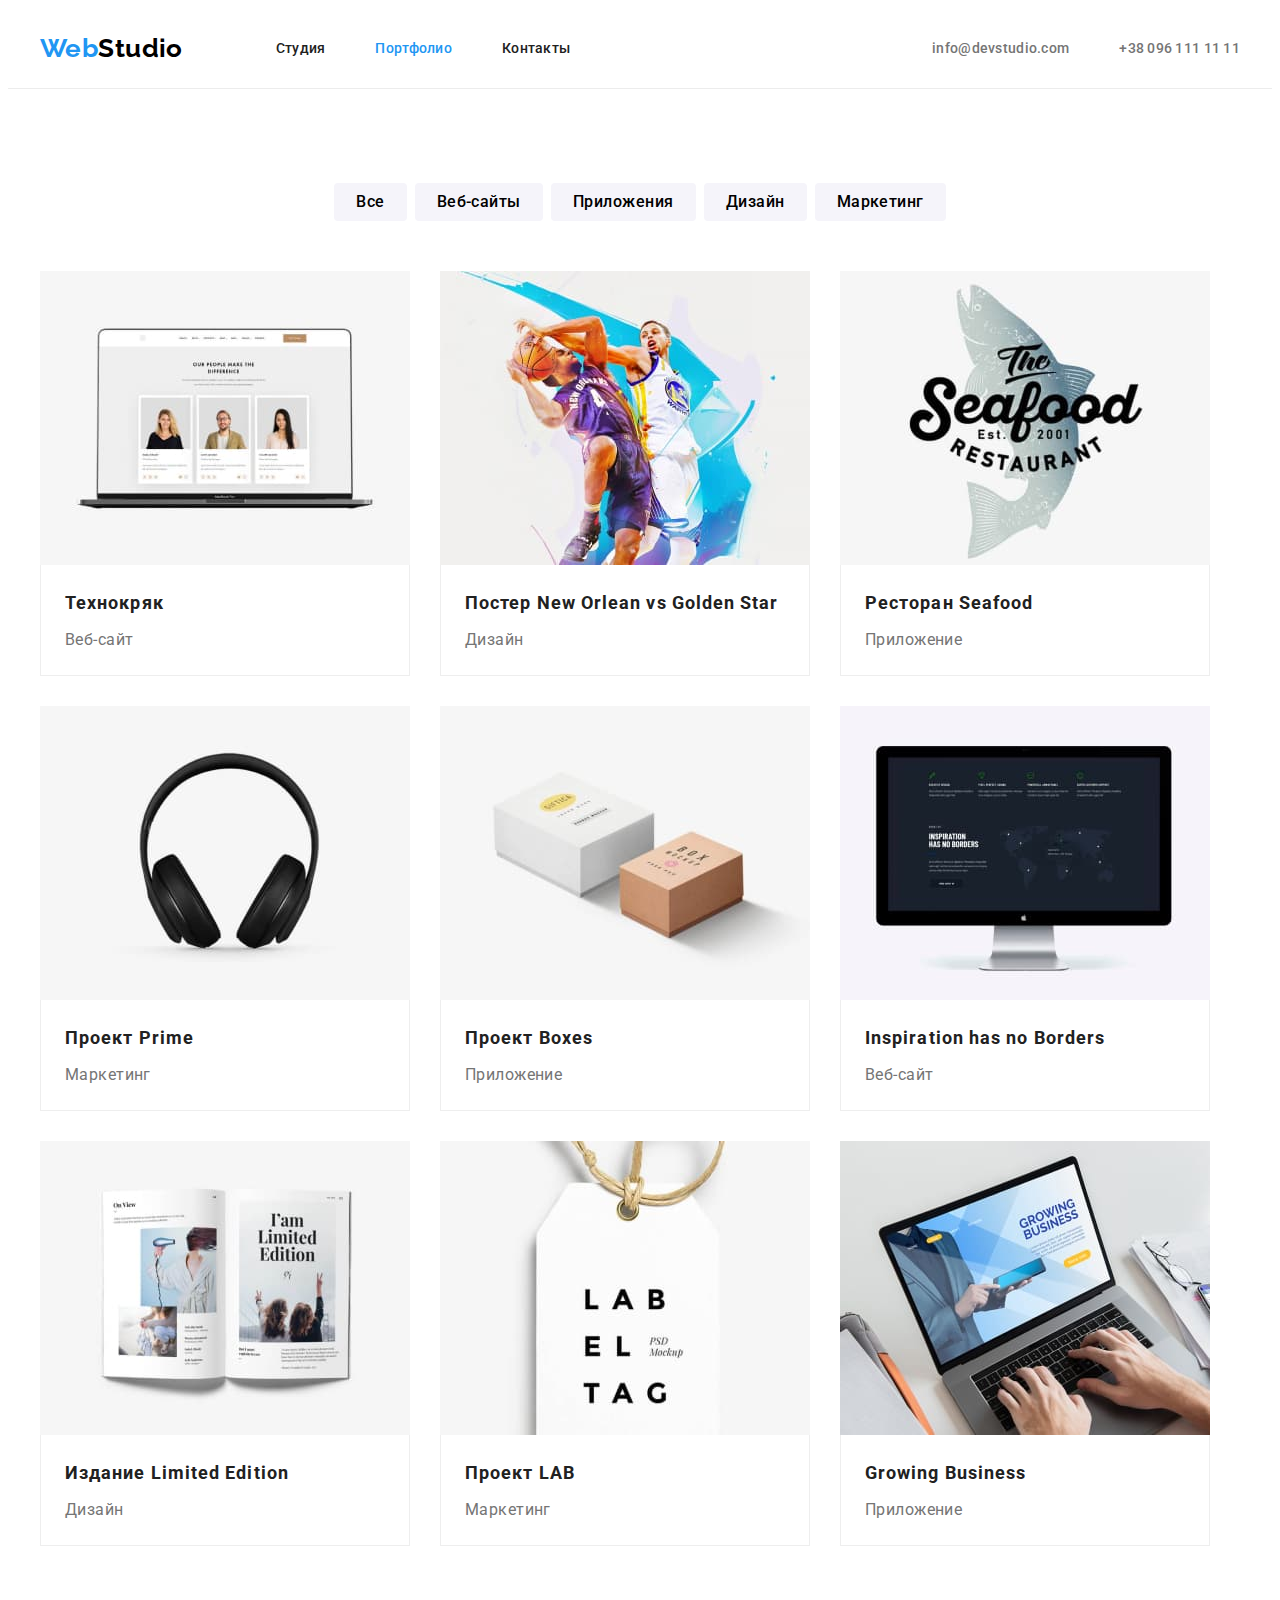
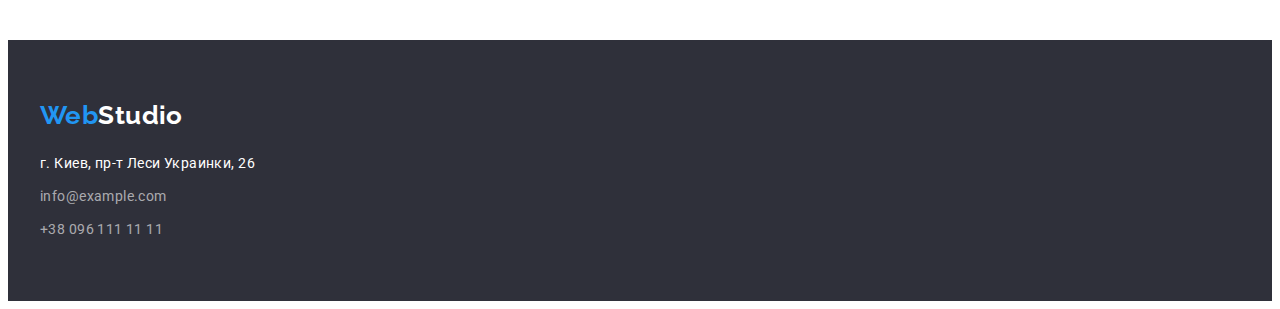
==== portfolio.html @ b5c13eb8 "Initial commit" ====
<!DOCTYPE html>
<html lang="ru">
  <head>
    <meta charset="UTF-8" />
    <meta http-equiv="X-UA-Compatible" content="IE=edge" />
    <meta name="viewport" content="width=device-width, initial-scale=1.0" />
    <title>Портфолио</title>
    <link rel="preconnect" href="https://fonts.googleapis.com" />
    <link rel="preconnect" href="https://fonts.gstatic.com" crossorigin />
    <link
      href="https://fonts.googleapis.com/css2?family=Raleway:wght@700&family=Roboto:wght@400;500;700;900&display=swap"
      rel="stylesheet"
    />
    <!-- modern-nomalize start -->
    <link
      rel="stylesheet"
      href="https://cdnjs.cloudflare.com/ajax/libs/modern-normalize/1.1.0/modern-normalize.min.css"
      integrity="sha512-wpPYUAdjBVSE4KJnH1VR1HeZfpl1ub8YT/NKx4PuQ5NmX2tKuGu6U/JRp5y+Y8XG2tV+wKQpNHVUX03MfMFn9Q=="
      crossorigin="anonymous"
      referrerpolicy="no-referrer"
    />
    <!-- modern-nomalize end -->
    <link rel="stylesheet" href="./css/styles.css" />
  </head>
  <body>
    <!-- header -->
    <header class="header">
      <div class="container header-container">
        <a class="header-logo link" href="index.html" lang="en"
          ><span class="accent-header">Web</span>Studio</a
        >
        <nav class="header-nav">
          <ul class="header-list list">
            <li class="header-item list">
              <a class="header-link link" href="./index.html">Студия</a>
            </li>
            <li class="header-item list">
              <a class="header-link header-link-current link" href="./portfolio.html">Портфолио</a>
            </li>
            <li class="header-item list">
              <a class="header-link link" href="#">Контакты</a>
            </li>
          </ul>
        </nav>
        <ul class="header-list list">
          <li class="header-contacts list">
            <a class="header-mail link" href="mailto:info@devstudio.com">info@devstudio.com</a>
          </li>
          <li class="header-contacts list">
            <a class="header-tel link" href="tel:+380961111111">+38 096 111 11 11</a>
          </li>
        </ul>
      </div>
    </header>

    <main>
      <!-- Чем занимается компания, примеры работ -->

      <section class="portfolio section">
        <div class="container">
          <h1 class="visually-hidden">Примеры работ</h1>
          <ul class="portfolio-list-btn list">
            <li class="portfolio-item">
              <button type="button" class="portfolio-item-btn btn">Все</button>
            </li>
            <li class="portfolio-item">
              <button type="button" class="portfolio-item-btn btn">Веб-сайты</button>
            </li>
            <li class="portfolio-item">
              <button type="button" class="portfolio-item-btn btn">Приложения</button>
            </li>
            <li class="portfolio-item">
              <button type="button" class="portfolio-item-btn btn">Дизайн</button>
            </li>
            <li class="portfolio-item">
              <button type="button" class="portfolio-item-btn btn">Маркетинг</button>
            </li>
          </ul>

          <ul class="portfolio-list-img list">
            <li class="gallery-item">
              <img
                class="img gallery-item-img"
                src="./images/portfolio/portfolio-1.jpg"
                alt="Технокряк"
                width="370"
              />
              <div class="gallery-wrapper">
                <h2 class="gallery-item-title">Технокряк</h2>
                <p class="gallery-item-descr">Веб-сайт</p>
              </div>
            </li>
            <li class="gallery-item">
              <img
                class="img gallery-item-img"
                src="./images/portfolio/portfolio-2.jpg"
                alt="Постер New Orlean vs Golden Star"
                width="370"
              />
              <div class="gallery-wrapper">
                <h2 class="gallery-item-title">Постер New Orlean vs Golden Star</h2>
                <p class="gallery-item-descr">Дизайн</p>
              </div>
            </li>
            <li class="gallery-item">
              <img
                class="img gallery-item-img"
                src="./images/portfolio/portfolio-3.jpg"
                alt="Ресторан Seafood"
                width="370"
              />
              <div class="gallery-wrapper">
                <h2 class="gallery-item-title">Ресторан Seafood</h2>
                <p class="gallery-item-descr">Приложение</p>
              </div>
            </li>
            <li class="gallery-item">
              <img
                class="img gallery-item-img"
                src="./images/portfolio/portfolio-4.jpg"
                alt="Проект Prime"
                width="370"
              />
              <div class="gallery-wrapper">
                <h2 class="gallery-item-title">Проект Prime</h2>
                <p class="gallery-item-descr">Маркетинг</p>
              </div>
            </li>
            <li class="gallery-item">
              <img
                class="img gallery-item-img"
                src="./images/portfolio/portfolio-5.jpg"
                alt="Проект Boxes"
                width="370"
              />
              <div class="gallery-wrapper">
                <h2 class="gallery-item-title">Проект Boxes</h2>
                <p class="gallery-item-descr">Приложение</p>
              </div>
            </li>
            <li class="gallery-item">
              <img
                class="img gallery-item-img"
                src="./images/portfolio/portfolio-6.jpg"
                alt="Inspiration has no Borders"
                width="370"
              />
              <div class="gallery-wrapper">
                <h2 class="gallery-item-title" lang="en">Inspiration has no Borders</h2>
                <p class="gallery-item-descr">Веб-сайт</p>
              </div>
            </li>
            <li class="gallery-item">
              <img
                class="img gallery-item-img"
                src="./images/portfolio/portfolio-7.jpg"
                alt="Издание Limited Edition"
                width="370"
              />
              <div class="gallery-wrapper">
                <h2 class="gallery-item-title">Издание Limited Edition</h2>
                <p class="gallery-item-descr">Дизайн</p>
              </div>
            </li>
            <li class="gallery-item">
              <img
                class="img gallery-item-img"
                src="./images/portfolio/portfolio-8.jpg"
                alt="Проект LAB"
                width="370"
              />
              <div class="gallery-wrapper">
                <h2 class="gallery-item-title">Проект LAB</h2>
                <p class="gallery-item-descr">Маркетинг</p>
              </div>
            </li>
            <li class="gallery-item">
              <img
                class="img gallery-item-img"
                src="./images/portfolio/portfolio-9.jpg"
                alt="Growing Business"
                width="370"
              />
              <div class="gallery-wrapper">
                <h2 class="gallery-item-title" lang="en">Growing Business</h2>
                <p class="gallery-item-descr">Приложение</p>
              </div>
            </li>
          </ul>
        </div>
      </section>
    </main>

    <!-- Подвал -->
    <footer class="footer">
      <div class="container footer-container">
        <a class="footer-logo link" href="index.html" lang="en"
          ><span class="accent-footer">Web</span><span class="second-footer-cl">Studio</span></a
        >
        <address class="address">
          <ul class="footer-list list">
            <li class="footer-item-map list">
              <a
                class="link"
                href="https://goo.gl/maps/kotDSWmVXza3ewrm8"
                target="_blank"
                rel="noreferrer noopener"
                >г. Киев, пр-т Леси Украинки, 26</a
              >
            </li>
            <li class="footer-item list">
              <a class="footer-mail link" href="mailto:info@example.com">info@example.com</a>
            </li>
            <li class="footer-item list">
              <a class="footer-tel link" href="tel:+380961111111">+38 096 111 11 11</a>
            </li>
          </ul>
        </address>
      </div>
    </footer>
  </body>
</html>
---- css/styles.css ----
/* Шрифты
  font-family: 'Raleway', sans-serif;
  font-family: 'Roboto', sans-serif;
} */

:root {
  /* fonts */
  --main-font: 'Roboto', sans-serif;
  --secondary-font: 'Raleway', sans-serif;
  /* txt colors */
  --main-txt-cl: #212121;
  --main-txt-item: #757575;
  --main-link-cl: #2196f3;
  --btn-txt-cl: #ffffff;
  --second-header-logo-cl: #000000;

  /* bg colors */
  --dark-bg-cl: #2f303a;
  --team-bg-cl: #f5f4fa;
  --main-bt-bg-cl: #188ce8;
  --white-bg-cl: #ffffff;

  /* others */
  --border-cl: #eeeeee;
}
body {
  font-family: var(--main-font);
  color: var(--main-txt-cl);
  background-color: var(--white-bg-cl);
  letter-spacing: 0.03em;
  font-size: 14px;
}

/* reset styles */

h1,
h2,
h3,
h4,
h5,
h6,
p {
  margin: 0;
}
.link {
  text-decoration: none;
  color: currentColor;
}

.list {
  list-style: none;
  padding: 0;
  margin: 0;
}

/* base styles */
.container {
  width: 1200px;
  padding-left: 15px;
  padding-right: 15px;
  margin-left: auto;
  margin-right: auto;

  /* outline: 2px solid red;
  outline-offset: -2px; */
}
.btn {
  font-family: inherit;
  cursor: pointer;
  border: none;
}

/* header */
.header {
  border-bottom: 1px solid #ececec;
}
.header-container {
  display: flex;
  align-items: center;
}

.header-logo {
  margin-right: 93px;
}

.header-nav {
  margin-right: auto;
}

.header-logo,
.footer-logo {
  color: var(--second-header-logo-cl);
  font-family: 'Raleway';
  font-style: normal;
  font-weight: 700;
  font-size: 26px;
  line-height: calc(31 / 26);
}

.accent-header,
.accent-footer {
  color: var(--main-link-cl);
}

/* .header-item, */

.header-link,
.header-mail,
.header-tel {
  display: block;
  padding-top: 32px;
  padding-bottom: 32px;
  font-weight: 500;
  line-height: calc(16 / 14);
  letter-spacing: 0.02em;
}

/* header hover focus */

.header-link:hover,
.header-link:focus,
.header-contacts:hover,
.header-contacts:focus {
  color: var(--main-link-cl);
}

.header-list {
  display: flex;
  gap: 50px;
}

.header-contacts {
  color: var(--main-txt-item);
}

.header-link-current {
  color: var(--main-link-cl);
}

/* все img */
.img {
  display: block;
  max-width: 100%;
  height: auto;
}

/* hero */
.hero {
  text-align: center;
  padding: 200px 0;
}

.hero-title {
  width: 696px;
  margin: 0 auto;
  margin-bottom: 30px;
  font-weight: 900;
  font-size: 44px;
  line-height: calc(60 / 44);
  color: var(--btn-txt-cl);
  text-transform: uppercase;
  letter-spacing: 0.06em;
}

.hero-btn {
  /* max-width: 240px;
  min-width: 200px;
  min-height: 50px; */
  padding: 10px 32px;
  color: var(--btn-txt-cl);
  font-weight: 700;
  font-size: 16px;
  line-height: calc(30 / 16);
  background: var(--main-link-cl);
  letter-spacing: 0.06em;
  box-shadow: 0px 4px 4px rgba(0, 0, 0, 0.15);
  border-radius: 4px;
}

.hero-btn:hover,
.hero-btn:focus {
  background: var(--main-bt-bg-cl);
}

.hero,
.footer {
  background: var(--dark-bg-cl);
}

/* <!-- Особенности --> */
.section {
  padding-top: 94px;
  padding-bottom: 94px;
}

.visually-hidden {
  position: absolute;
  white-space: nowrap;
  width: 1px;
  height: 1px;
  overflow: hidden;
  border: 0;
  padding: 0;
  clip: rect(0 0 0 0);
  clip-path: inset(50%);
  margin: -1px;
}
.features-list {
  display: flex;
  gap: 30px;
}

.features-item {
  width: 270px;
}

.features-title {
  margin-bottom: 10px;
  flex-basis: calc((100%-90px) / 4);

  font-size: 14px;
  line-height: calc(16 / 14);
  text-transform: uppercase;
}
.features-descr {
  line-height: calc(24 / 14);
  color: var(--main-txt-item);
}

/* <!-- Чем мы занимаемся --> */
.work {
  padding: 0;
}

/* .work-container {
  padding-bottom: 94px;
} */

.work-title,
.team-title {
  text-align: center;
  margin-bottom: 50px;
  font-size: 36px;
  line-height: calc(42 / 36);
}
.work-list,
.team-list {
  display: flex;
  gap: 30px;
}

/* <!-- Наша команда --> */

/* .team-container {
  padding-bottom: 94px;
} */
.team {
  background: var(--team-bg-cl);
}

.team-item {
  flex-basis: calc((100% - 30px * 3) / 4);
  background: var(--white-bg-cl);
  box-shadow: 0px 1px 3px rgba(0, 0, 0, 0.12), 0px 1px 1px rgba(0, 0, 0, 0.14),
    0px 2px 1px rgba(0, 0, 0, 0.2);
  border-radius: 0px 0px 4px 4px;
}

.team-wrapper {
  text-align: center;
  padding-top: 30px;
  padding-bottom: 30px;
}
.team-item-title {
  margin-bottom: 10px;
  /* padding-left: 5px;
  padding-right: 5px;
  text-align: center; */
  font-weight: 500;
  font-size: 16px;
  line-height: calc(19 / 16);
}
.team-item-descr {
  text-align: center;
  font-weight: 400;
  font-size: 16px;
  line-height: calc(19 / 16);
  color: var(--main-txt-item);
}

/* Портфолио */
/* .portfolio {
  margin-top: 94px;
  margin-bottom: 94px;
} */

.portfolio-list-btn {
  margin-bottom: 50px;
  display: flex;
  justify-content: center;
  gap: 8px;
}

.portfolio-item-btn:hover,
.portfolio-item-btn:focus {
  background: var(--main-link-cl);
  color: var(--btn-txt-cl);
}

.portfolio-item-btn {
  padding: 6px 22px;
  font-weight: 500;
  font-size: 16px;
  line-height: calc(26 / 16);
  letter-spacing: 0.03em;
  background-color: var(--team-bg-cl);
  border: none;
  border-radius: 4px;
}

.current-btn {
  background: var(--main-link-cl);
  color: var(--btn-txt-cl);
  box-shadow: 0px 3px 1px rgba(0, 0, 0, 0.1), 0px 1px 2px rgba(0, 0, 0, 0.08),
    0px 2px 2px rgba(0, 0, 0, 0.12);
  border-radius: 4px;
}

.portfolio-list-img {
  display: flex;
  flex-wrap: wrap;
  gap: 30px;
}

/* .gallery-item {
  text-align: center;
} */

.gallery-wrapper {
  padding-top: 20px;
  padding-left: 24px;
  padding-right: 24px;
  padding-bottom: 20px;
  border: 1px solid var(--border-cl);
  border-top: none;
}
.gallery-item-title {
  margin-bottom: 4px;
  font-weight: 700;
  font-size: 18px;
  line-height: calc(36 / 18);
  letter-spacing: 0.06em;
}

.gallery-item-descr {
  font-size: 16px;
  line-height: calc(30 / 16);
  color: var(--main-txt-item);
}

/* footer */
.footer {
  padding-top: 60px;
  padding-bottom: 60px;
}

/* .footer-container {
  padding-top: 60px;
  padding-bottom: 60px;
} */

.address {
  margin-top: 20px;
  font-style: normal;
}
.footer-list {
  line-height: calc(24 / 14);
}

.footer-item-map {
  margin-bottom: 9px;
  color: #ffffff;
}
.footer-item {
  color: rgba(255, 255, 255, 0.6);
}

.footer-item:not(:last-child) {
  margin-bottom: 9px;
}

.footer-mail:hover,
.footer-mail:focus,
.footer-tel:hover,
.footer-tel:focus,
.footer-item-map:hover,
.footer-item-map:focus {
  color: var(--main-link-cl);
}
.second-footer-cl {
  color: var(--btn-txt-cl);
}
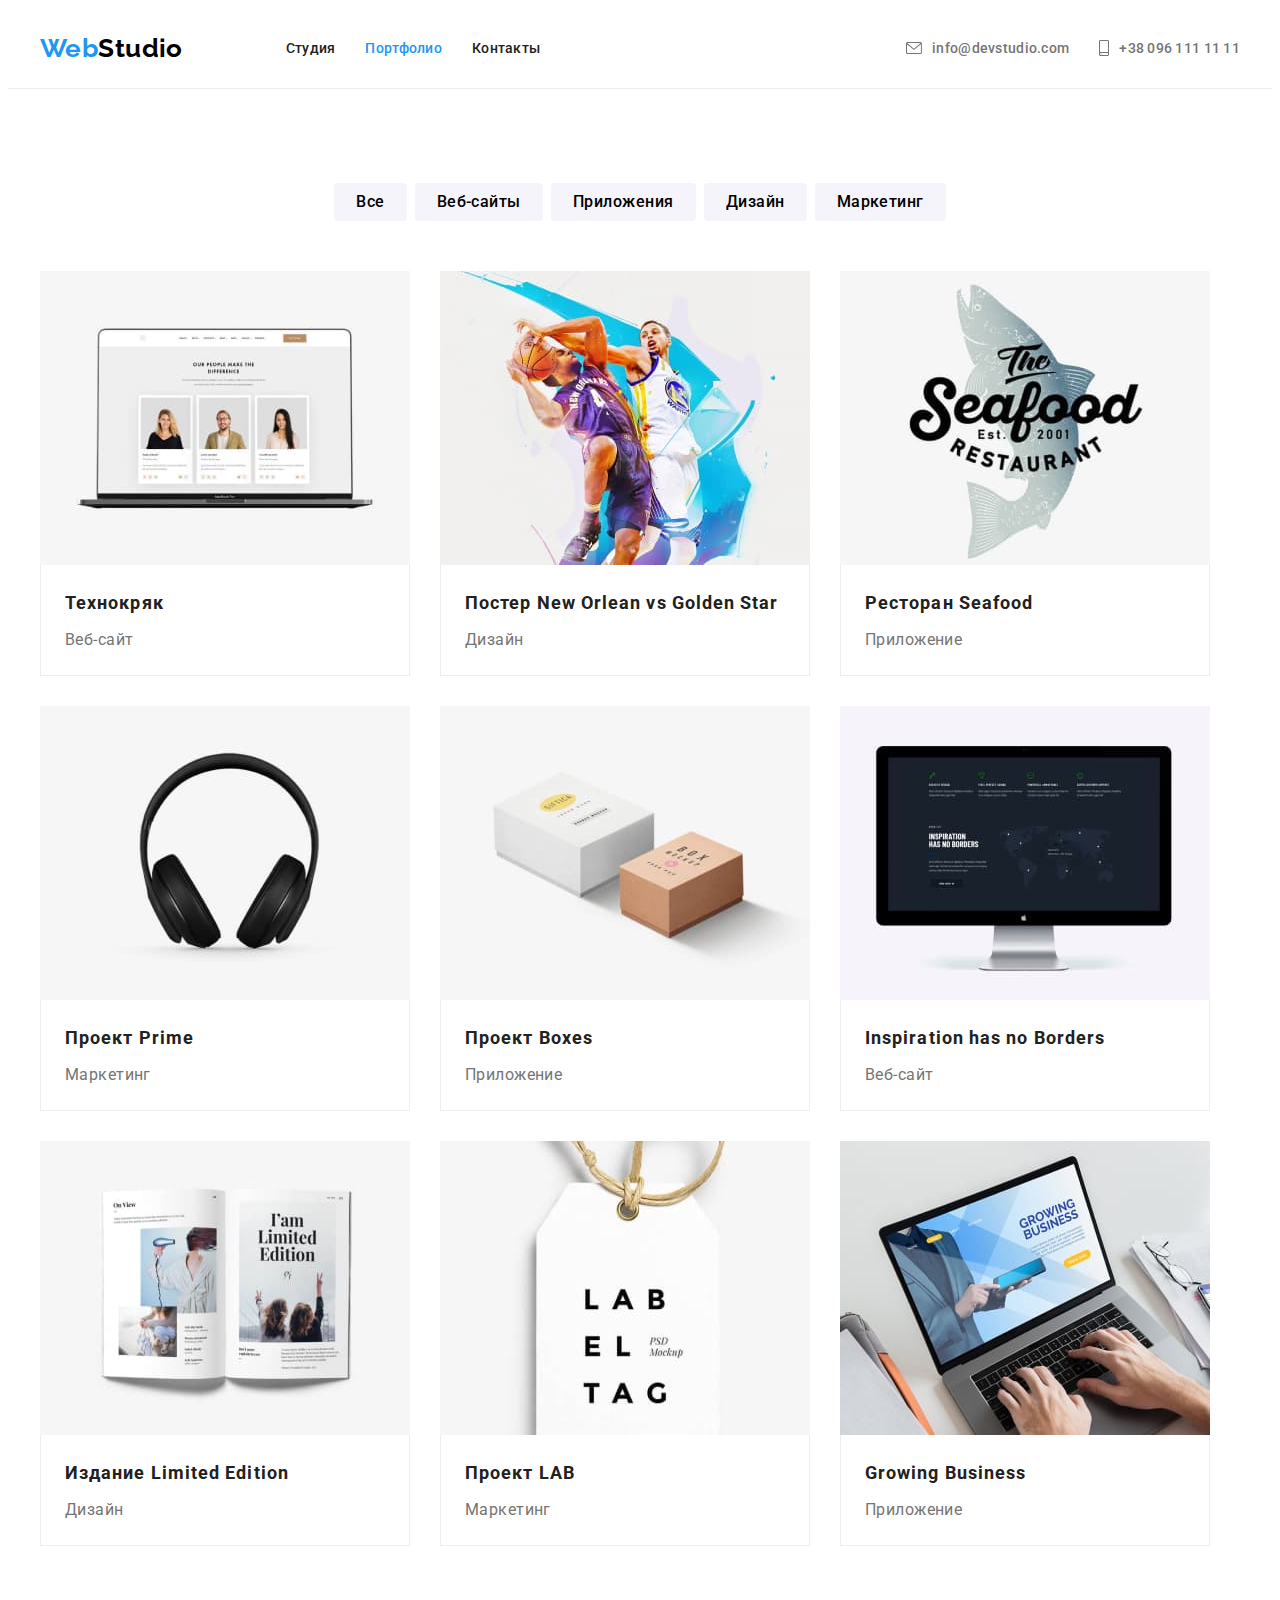
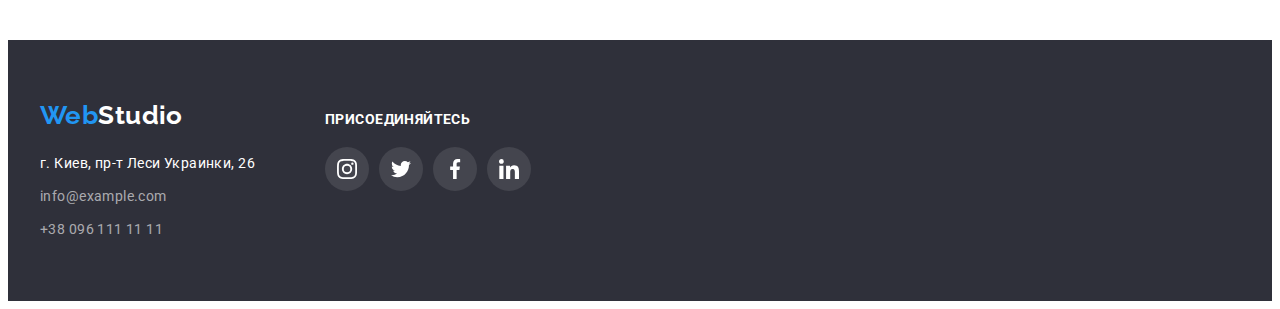
==== commit 61c658bc: "hw4 send mentor" ====
--- a/portfolio.html
+++ b/portfolio.html
@@ -44,10 +44,20 @@
         </nav>
         <ul class="header-list list">
           <li class="header-contacts list">
-            <a class="header-mail link" href="mailto:info@devstudio.com">info@devstudio.com</a>
+            <div class="header-container">
+              <svg class="header-icon" width="16" height="12">
+                <use href="./images/icons.svg#icon-mail"></use>
+              </svg>
+              <a class="header-mail link" href="mailto:info@devstudio.com">info@devstudio.com</a>
+            </div>
           </li>
           <li class="header-contacts list">
-            <a class="header-tel link" href="tel:+380961111111">+38 096 111 11 11</a>
+            <div class="header-container">
+              <svg class="header-icon" width="10" height="16">
+                <use href="./images/icons.svg#icon-phone"></use>
+              </svg>
+              <a class="header-tel link" href="tel:+380961111111">+38 096 111 11 11</a>
+            </div>
           </li>
         </ul>
       </div>
@@ -193,29 +203,88 @@
 
     <!-- Подвал -->
     <footer class="footer">
-      <div class="container footer-container">
-        <a class="footer-logo link" href="index.html" lang="en"
-          ><span class="accent-footer">Web</span><span class="second-footer-cl">Studio</span></a
-        >
-        <address class="address">
-          <ul class="footer-list list">
-            <li class="footer-item-map list">
-              <a
-                class="link"
-                href="https://goo.gl/maps/kotDSWmVXza3ewrm8"
-                target="_blank"
-                rel="noreferrer noopener"
-                >г. Киев, пр-т Леси Украинки, 26</a
-              >
-            </li>
-            <li class="footer-item list">
-              <a class="footer-mail link" href="mailto:info@example.com">info@example.com</a>
-            </li>
-            <li class="footer-item list">
-              <a class="footer-tel link" href="tel:+380961111111">+38 096 111 11 11</a>
-            </li>
-          </ul>
-        </address>
+      <div class="footer-container container">
+        <div class="footer-container-address">
+          <a class="footer-logo link" href="index.html" lang="en"
+            ><span class="accent-footer">Web</span><span class="second-footer-cl">Studio</span></a
+          >
+          <address class="address">
+            <ul class="footer-list list">
+              <li class="footer-item-map list">
+                <a
+                  class="link"
+                  href="https://goo.gl/maps/kotDSWmVXza3ewrm8"
+                  target="_blank"
+                  rel="noreferrer noopener"
+                  >г. Киев, пр-т Леси Украинки, 26</a
+                >
+              </li>
+              <li class="footer-item list">
+                <a class="footer-mail link" href="mailto:info@example.com">info@example.com</a>
+              </li>
+              <li class="footer-item list">
+                <a class="footer-tel link" href="tel:+380961111111">+38 096 111 11 11</a>
+              </li>
+            </ul>
+          </address>
+        </div>
+        <div class="footer-container-socials">
+          <h3 class="footer-title">присоединяйтесь</h3>
+          <ul class="socials list">
+            <li class="socials-item-icon">
+              <a
+                class="footer-socials-link"
+                href="#"
+                target="_blank"
+                rel="noopener noreferrer"
+                aria-label="instagram"
+              >
+                <svg class="footer-socials-icon" width="20" height="20">
+                  <use href="./images/icons.svg#icon-instagram"></use>
+                </svg>
+              </a>
+            </li>
+            <li class="socials-item-icon">
+              <a
+                class="footer-socials-link"
+                href="#"
+                target="_blank"
+                rel="noopener noreferrer"
+                aria-label="twitter"
+              >
+                <svg class="footer-socials-icon" width="20" height="20">
+                  <use href="./images/icons.svg#icon-twitter"></use>
+                </svg>
+              </a>
+            </li>
+            <li class="socials-item-icon link">
+              <a
+                class="footer-socials-link"
+                href="#"
+                target="_blank"
+                rel="noopener noreferrer"
+                aria-label="facebook"
+              >
+                <svg class="footer-socials-icon" width="20" height="20">
+                  <use href="./images/icons.svg#icon-facebook"></use>
+                </svg>
+              </a>
+            </li>
+            <li class="socials-item-icon link">
+              <a
+                class="footer-socials-link"
+                href="#"
+                target="_blank"
+                rel="noopener noreferrer"
+                aria-label="linkedin"
+              >
+                <svg class="footer-socials-icon" width="20" height="20">
+                  <use href="./images/icons.svg#icon-linkedin"></use>
+                </svg>
+              </a>
+            </li>
+          </ul>
+        </div>
       </div>
     </footer>
   </body>
--- a/css/styles.css
+++ b/css/styles.css
@@ -2,6 +2,9 @@
   font-family: 'Raleway', sans-serif;
   font-family: 'Roboto', sans-serif;
 } */
+
+/* outline: 2px solid red;
+  outline-offset: -2px; */
 
 :root {
   /* fonts */
@@ -22,6 +25,7 @@
 
   /* others */
   --border-cl: #eeeeee;
+  --main-icon-cl: #afb1b8;
 }
 body {
   font-family: var(--main-font);
@@ -60,9 +64,6 @@
   padding-right: 15px;
   margin-left: auto;
   margin-right: auto;
-
-  /* outline: 2px solid red;
-  outline-offset: -2px; */
 }
 .btn {
   font-family: inherit;
@@ -70,7 +71,7 @@
   border: none;
 }
 
-/* header */
+/*---------------------------- header ----------------------*/
 .header {
   border-bottom: 1px solid #ececec;
 }
@@ -102,7 +103,10 @@
   color: var(--main-link-cl);
 }
 
-/* .header-item, */
+.header-container {
+  display: flex;
+  gap: 10px;
+}
 
 .header-link,
 .header-mail,
@@ -114,6 +118,10 @@
   line-height: calc(16 / 14);
   letter-spacing: 0.02em;
 }
+.header-icon {
+  fill: var(--main-txt-item);
+  cursor: pointer;
+}
 
 /* header hover focus */
 
@@ -124,9 +132,14 @@
   color: var(--main-link-cl);
 }
 
+.header-contacts:hover .header-icon,
+.header-contacts:focus .header-icon {
+  fill: var(--main-link-cl);
+}
+
 .header-list {
   display: flex;
-  gap: 50px;
+  gap: 30px;
 }
 
 .header-contacts {
@@ -144,10 +157,26 @@
   height: auto;
 }
 
-/* hero */
-.hero {
+/* -------------------<!-- Шапка --> hero -------------------------*/
+
+.hero-container {
   text-align: center;
+
+  min-height: 600px;
+  max-width: 1600px;
+
+  margin-left: auto;
+  margin-right: auto;
+
   padding: 200px 0;
+
+  background-color: #c4c4c4;
+  background-size: cover;
+  background-position: center;
+  background-repeat: no-repeat;
+  background-image: linear-gradient(to right, rgba(47, 47, 58, 0.4), rgba(47, 47, 58, 0.4)),
+    url(../images/hero-bgn.jpg);
+  background-size: contain;
 }
 
 .hero-title {
@@ -163,9 +192,6 @@
 }
 
 .hero-btn {
-  /* max-width: 240px;
-  min-width: 200px;
-  min-height: 50px; */
   padding: 10px 32px;
   color: var(--btn-txt-cl);
   font-weight: 700;
@@ -182,12 +208,7 @@
   background: var(--main-bt-bg-cl);
 }
 
-.hero,
-.footer {
-  background: var(--dark-bg-cl);
-}
-
-/* <!-- Особенности --> */
+/* <!--------------------------- Особенности --------------------> */
 .section {
   padding-top: 94px;
   padding-bottom: 94px;
@@ -214,6 +235,21 @@
   width: 270px;
 }
 
+.features-icon {
+  display: flex;
+  align-items: center;
+  justify-content: center;
+
+  margin-bottom: 30px;
+
+  width: 270px;
+  height: 120px;
+  background-color: #f5f4fa;
+
+  /* outline: 2px solid red;
+  outline-offset: -2px; */
+}
+
 .features-title {
   margin-bottom: 10px;
   flex-basis: calc((100%-90px) / 4);
@@ -227,17 +263,14 @@
   color: var(--main-txt-item);
 }
 
-/* <!-- Чем мы занимаемся --> */
+/* <!---------------------Чем мы занимаемся ------------------> */
 .work {
-  padding: 0;
-}
-
-/* .work-container {
-  padding-bottom: 94px;
-} */
+  padding-top: 0px;
+}
 
 .work-title,
-.team-title {
+.team-title,
+.customer-title {
   text-align: center;
   margin-bottom: 50px;
   font-size: 36px;
@@ -249,11 +282,8 @@
   gap: 30px;
 }
 
-/* <!-- Наша команда --> */
-
-/* .team-container {
-  padding-bottom: 94px;
-} */
+/* <!----------------------- Наша команда ---------------------> */
+
 .team {
   background: var(--team-bg-cl);
 }
@@ -273,14 +303,12 @@
 }
 .team-item-title {
   margin-bottom: 10px;
-  /* padding-left: 5px;
-  padding-right: 5px;
-  text-align: center; */
   font-weight: 500;
   font-size: 16px;
   line-height: calc(19 / 16);
 }
 .team-item-descr {
+  margin-bottom: 16px;
   text-align: center;
   font-weight: 400;
   font-size: 16px;
@@ -288,11 +316,7 @@
   color: var(--main-txt-item);
 }
 
-/* Портфолио */
-/* .portfolio {
-  margin-top: 94px;
-  margin-bottom: 94px;
-} */
+/* -----------------------Портфолио------------------------- */
 
 .portfolio-list-btn {
   margin-bottom: 50px;
@@ -305,6 +329,8 @@
 .portfolio-item-btn:focus {
   background: var(--main-link-cl);
   color: var(--btn-txt-cl);
+  box-shadow: 0px 3px 1px rgba(0, 0, 0, 0.1), 0px 1px 2px rgba(0, 0, 0, 0.08),
+    0px 2px 2px rgba(0, 0, 0, 0.12);
 }
 
 .portfolio-item-btn {
@@ -332,9 +358,10 @@
   gap: 30px;
 }
 
-/* .gallery-item {
-  text-align: center;
-} */
+.gallery-item:hover {
+  box-shadow: 0px 1px 1px rgba(0, 0, 0, 0.12), 0px 4px 4px rgba(0, 0, 0, 0.06),
+    1px 4px 6px rgba(0, 0, 0, 0.16);
+}
 
 .gallery-wrapper {
   padding-top: 20px;
@@ -358,16 +385,55 @@
   color: var(--main-txt-item);
 }
 
-/* footer */
+/* <!--------------- Regular customers -----------------------> */
+
+.customers-list {
+  display: flex;
+  align-items: center;
+  justify-content: center;
+  gap: 30px;
+}
+.customers-link {
+  display: flex;
+  align-items: center;
+  justify-content: center;
+
+  border: 1px solid #afb1b8;
+  border-radius: 4px;
+
+  width: 170px;
+  height: 92px;
+  background-color: var(--white-bg-cl);
+}
+
+.customers-icon {
+  fill: var(--main-icon-cl);
+}
+
+.customers-link:hover,
+.socials-link:focus {
+  border: 1px solid var(--main-link-cl);
+}
+
+.customers-link:hover .customers-icon,
+.socials-link:focus .customers-icon {
+  fill: var(--main-link-cl);
+}
+
+/*---------------------- footer------------------------------- */
+
 .footer {
   padding-top: 60px;
   padding-bottom: 60px;
-}
-
-/* .footer-container {
-  padding-top: 60px;
-  padding-bottom: 60px;
-} */
+  background: var(--dark-bg-cl);
+}
+
+.footer-container {
+  display: flex;
+  align-items: baseline;
+
+  gap: 70px;
+}
 
 .address {
   margin-top: 20px;
@@ -400,3 +466,63 @@
 .second-footer-cl {
   color: var(--btn-txt-cl);
 }
+
+.footer-title {
+  font-size: 14px;
+  line-height: calc(16 / 14);
+  text-transform: uppercase;
+  color: var(--btn-txt-cl);
+}
+
+.footer-socials-link {
+  display: flex;
+  align-items: center;
+  justify-content: center;
+
+  width: 44px;
+  height: 44px;
+  border-radius: 50%;
+
+  background-color: #44454e;
+
+  fill: var(--btn-txt-cl);
+}
+
+.footer-socials-link:hover,
+.footer-socials-link:focus {
+  background-color: var(--main-link-cl);
+}
+
+/* --------------Socials----------- */
+.socials {
+  display: flex;
+  align-items: center;
+  justify-content: center;
+  gap: 10px;
+  margin-top: 20px;
+}
+
+.socials-link {
+  display: flex;
+  align-items: center;
+  justify-content: center;
+
+  width: 44px;
+  height: 44px;
+  border-radius: 50%;
+  background-color: var(--white-bg-cl);
+
+
+.socials-icon {
+  fill: var(--main-icon-cl);
+}
+
+.socials-link:hover,
+.socials-link:focus {
+  background-color: var(--main-link-cl);
+}
+
+.socials-link:hover .socials-icon,
+.socials-link:focus .socials-icon {
+  fill: var(--white-bg-cl);
+}
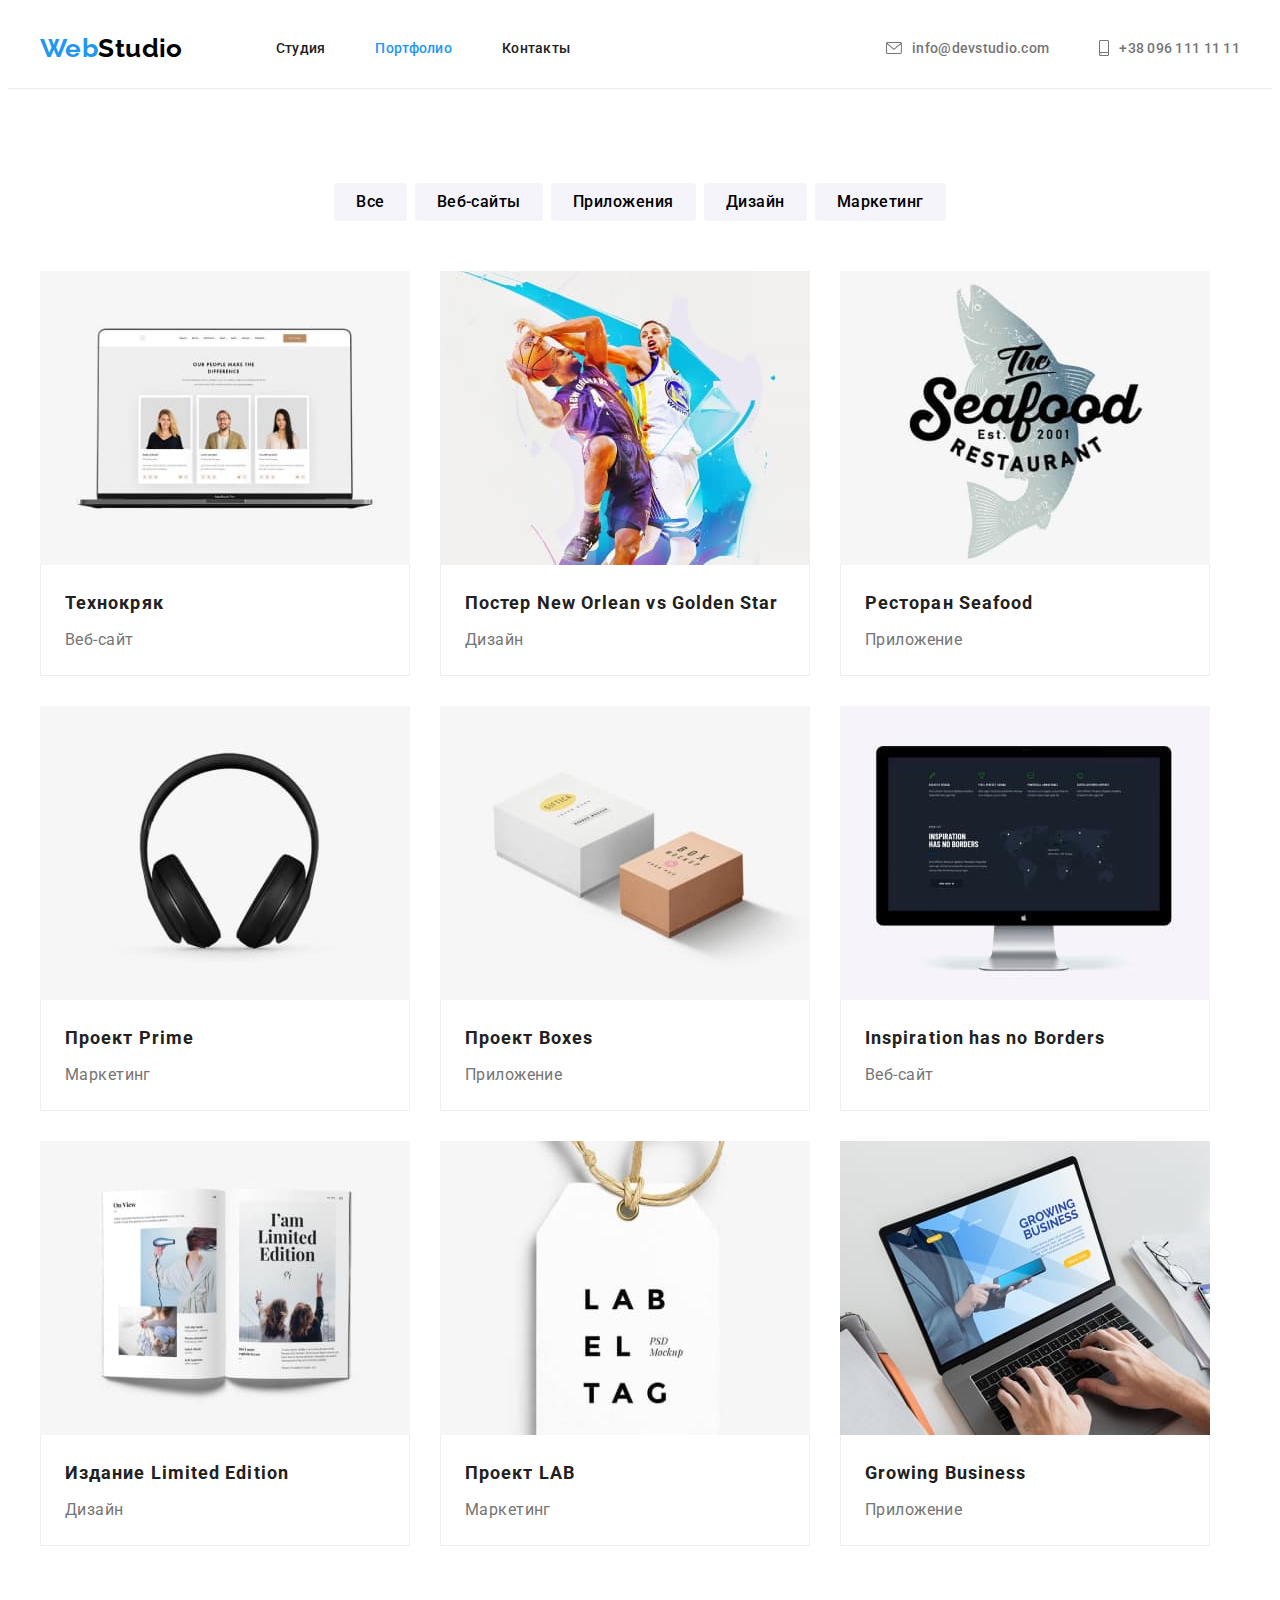
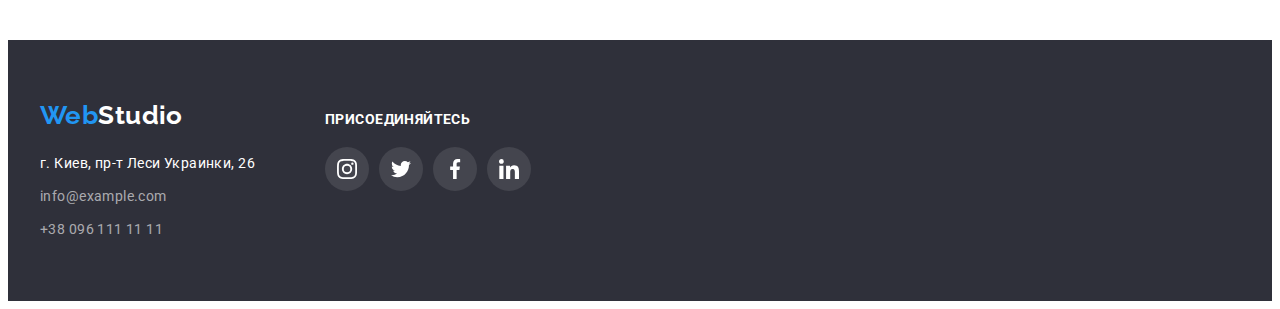
==== commit 41797417: "Fix mentor coments" ====
--- a/portfolio.html
+++ b/portfolio.html
@@ -1,291 +1,232 @@
 <!DOCTYPE html>
 <html lang="ru">
-  <head>
-    <meta charset="UTF-8" />
-    <meta http-equiv="X-UA-Compatible" content="IE=edge" />
-    <meta name="viewport" content="width=device-width, initial-scale=1.0" />
-    <title>Портфолио</title>
-    <link rel="preconnect" href="https://fonts.googleapis.com" />
-    <link rel="preconnect" href="https://fonts.gstatic.com" crossorigin />
-    <link
-      href="https://fonts.googleapis.com/css2?family=Raleway:wght@700&family=Roboto:wght@400;500;700;900&display=swap"
-      rel="stylesheet"
-    />
-    <!-- modern-nomalize start -->
-    <link
-      rel="stylesheet"
-      href="https://cdnjs.cloudflare.com/ajax/libs/modern-normalize/1.1.0/modern-normalize.min.css"
-      integrity="sha512-wpPYUAdjBVSE4KJnH1VR1HeZfpl1ub8YT/NKx4PuQ5NmX2tKuGu6U/JRp5y+Y8XG2tV+wKQpNHVUX03MfMFn9Q=="
-      crossorigin="anonymous"
-      referrerpolicy="no-referrer"
-    />
-    <!-- modern-nomalize end -->
-    <link rel="stylesheet" href="./css/styles.css" />
-  </head>
-  <body>
-    <!-- header -->
-    <header class="header">
-      <div class="container header-container">
-        <a class="header-logo link" href="index.html" lang="en"
-          ><span class="accent-header">Web</span>Studio</a
-        >
-        <nav class="header-nav">
-          <ul class="header-list list">
-            <li class="header-item list">
-              <a class="header-link link" href="./index.html">Студия</a>
+
+<head>
+  <meta charset="UTF-8" />
+  <meta http-equiv="X-UA-Compatible" content="IE=edge" />
+  <meta name="viewport" content="width=device-width, initial-scale=1.0" />
+  <title>Портфолио</title>
+  <link rel="preconnect" href="https://fonts.googleapis.com" />
+  <link rel="preconnect" href="https://fonts.gstatic.com" crossorigin />
+  <link href="https://fonts.googleapis.com/css2?family=Raleway:wght@700&family=Roboto:wght@400;500;700;900&display=swap"
+    rel="stylesheet" />
+  <!-- modern-nomalize start -->
+  <link rel="stylesheet" href="https://cdnjs.cloudflare.com/ajax/libs/modern-normalize/1.1.0/modern-normalize.min.css"
+    integrity="sha512-wpPYUAdjBVSE4KJnH1VR1HeZfpl1ub8YT/NKx4PuQ5NmX2tKuGu6U/JRp5y+Y8XG2tV+wKQpNHVUX03MfMFn9Q=="
+    crossorigin="anonymous" referrerpolicy="no-referrer" />
+  <!-- modern-nomalize end -->
+  <link rel="stylesheet" href="./css/styles.css" />
+</head>
+
+<body>
+  <!-- header -->
+  <header class="header">
+    <div class="container header-container">
+      <a class="header-logo link" href="index.html" lang="en"><span class="accent-header">Web</span>Studio</a>
+      <nav class="header-nav">
+        <ul class="header-list list">
+          <li class="header-item list">
+            <a class="header-link link" href="./index.html">Студия</a>
+          </li>
+          <li class="header-item list">
+            <a class="header-link header-link-current link" href="./portfolio.html">Портфолио</a>
+          </li>
+          <li class="header-item list">
+            <a class="header-link link" href="#">Контакты</a>
+          </li>
+        </ul>
+      </nav>
+      <ul class="header-list list">
+        <li class="header-contacts list">
+          <a class="header-link header-mail link" href="mailto:info@devstudio.com">
+            <svg class="header-icon" width="16" height="12">
+              <use href="./images/icons.svg#icon-mail"></use>
+            </svg>info@devstudio.com</a>
+        </li>
+        <li class="header-contacts list">
+          <a class="header-link header-tel link" href="tel:+380961111111">
+            <svg class="header-icon" width="10" height="16">
+              <use href="./images/icons.svg#icon-phone"></use>
+            </svg>+38 096 111 11 11</a>
+        </li>
+      </ul>
+    </div>
+  </header>
+
+  <main>
+    <!-- Чем занимается компания, примеры работ -->
+
+    <section class="portfolio section">
+      <div class="container">
+        <h1 class="visually-hidden">Примеры работ</h1>
+        <ul class="portfolio-list-btn list">
+          <li class="portfolio-item">
+            <button type="button" class="portfolio-item-btn btn">Все</button>
+          </li>
+          <li class="portfolio-item">
+            <button type="button" class="portfolio-item-btn btn">Веб-сайты</button>
+          </li>
+          <li class="portfolio-item">
+            <button type="button" class="portfolio-item-btn btn">Приложения</button>
+          </li>
+          <li class="portfolio-item">
+            <button type="button" class="portfolio-item-btn btn">Дизайн</button>
+          </li>
+          <li class="portfolio-item">
+            <button type="button" class="portfolio-item-btn btn">Маркетинг</button>
+          </li>
+        </ul>
+
+        <ul class="portfolio-list-img list">
+          <li class="gallery-item">
+            <a class="gallery-link link" href="#">
+              <img class="img gallery-item-img" src="./images/portfolio/portfolio-1.jpg" alt="Технокряк" width="370" />
+              <div class="gallery-wrapper">
+                <h2 class="gallery-item-title">Технокряк</h2>
+                <p class="gallery-item-descr">Веб-сайт</p>
+              </div>
+            </a>
+          </li>
+          <li class="gallery-item">
+            <a class="gallery-link link" href="#">
+              <img class="img gallery-item-img" src="./images/portfolio/portfolio-2.jpg"
+                alt="Постер New Orlean vs Golden Star" width="370" />
+              <div class="gallery-wrapper">
+                <h2 class="gallery-item-title">Постер New Orlean vs Golden Star</h2>
+                <p class="gallery-item-descr">Дизайн</p>
+              </div>
+            </a>
+          </li>
+          <li class="gallery-item">
+            <a class="gallery-link link" href="#">
+              <img class="img gallery-item-img" src="./images/portfolio/portfolio-3.jpg" alt="Ресторан Seafood"
+                width="370" />
+              <div class="gallery-wrapper">
+                <h2 class="gallery-item-title">Ресторан Seafood</h2>
+                <p class="gallery-item-descr">Приложение</p>
+              </div>
+            </a>
+          </li>
+          <li class="gallery-item">
+            <a class="gallery-link link" href="#">
+              <img class="img gallery-item-img" src="./images/portfolio/portfolio-4.jpg" alt="Проект Prime"
+                width="370" />
+              <div class="gallery-wrapper">
+                <h2 class="gallery-item-title">Проект Prime</h2>
+                <p class="gallery-item-descr">Маркетинг</p>
+              </div>
+            </a>
+          </li>
+          <li class="gallery-item">
+            <a class="gallery-link link" href="#">
+              <img class="img gallery-item-img" src="./images/portfolio/portfolio-5.jpg" alt="Проект Boxes"
+                width="370" />
+              <div class="gallery-wrapper">
+                <h2 class="gallery-item-title">Проект Boxes</h2>
+                <p class="gallery-item-descr">Приложение</p>
+              </div>
+            </a>
+          </li>
+          <li class="gallery-item">
+            <a class="gallery-link link" href="#">
+              <img class="img gallery-item-img" src="./images/portfolio/portfolio-6.jpg"
+                alt="Inspiration has no Borders" width="370" />
+              <div class="gallery-wrapper">
+                <h2 class="gallery-item-title" lang="en">Inspiration has no Borders</h2>
+                <p class="gallery-item-descr">Веб-сайт</p>
+              </div>
+            </a>
+          </li>
+          <li class="gallery-item">
+            <a class="gallery-link link" href="#">
+              <img class="img gallery-item-img" src="./images/portfolio/portfolio-7.jpg" alt="Издание Limited Edition"
+                width="370" />
+              <div class="gallery-wrapper">
+                <h2 class="gallery-item-title">Издание Limited Edition</h2>
+                <p class="gallery-item-descr">Дизайн</p>
+              </div>
+            </a>
+          </li>
+          <li class="gallery-item">
+            <a class="gallery-link link" href="#">
+              <img class="img gallery-item-img" src="./images/portfolio/portfolio-8.jpg" alt="Проект LAB" width="370" />
+              <div class="gallery-wrapper">
+                <h2 class="gallery-item-title">Проект LAB</h2>
+                <p class="gallery-item-descr">Маркетинг</p>
+              </div>
+            </a>
+          </li>
+          <li class="gallery-item">
+            <a class="gallery-link link" href="#">
+              <img class="img gallery-item-img" src="./images/portfolio/portfolio-9.jpg" alt="Growing Business"
+                width="370" />
+              <div class="gallery-wrapper">
+                <h2 class="gallery-item-title" lang="en">Growing Business</h2>
+                <p class="gallery-item-descr">Приложение</p>
+              </div>
+            </a>
+          </li>
+        </ul>
+      </div>
+    </section>
+  </main>
+
+  <!-- Подвал -->
+  <footer class="footer">
+    <div class="footer-container container">
+      <div class="footer-container-address">
+        <a class="footer-logo link" href="index.html" lang="en"><span class="accent-footer">Web</span><span
+            class="second-footer-cl">Studio</span></a>
+        <address class="address">
+          <ul class="footer-list list">
+            <li class="footer-item-map list">
+              <a class="link" href="https://goo.gl/maps/kotDSWmVXza3ewrm8" target="_blank" rel="noreferrer noopener">г.
+                Киев, пр-т Леси Украинки, 26</a>
             </li>
-            <li class="header-item list">
-              <a class="header-link header-link-current link" href="./portfolio.html">Портфолио</a>
+            <li class="footer-item list">
+              <a class="footer-mail link" href="mailto:info@example.com">info@example.com</a>
             </li>
-            <li class="header-item list">
-              <a class="header-link link" href="#">Контакты</a>
+            <li class="footer-item list">
+              <a class="footer-tel link" href="tel:+380961111111">+38 096 111 11 11</a>
             </li>
           </ul>
-        </nav>
-        <ul class="header-list list">
-          <li class="header-contacts list">
-            <div class="header-container">
-              <svg class="header-icon" width="16" height="12">
-                <use href="./images/icons.svg#icon-mail"></use>
-              </svg>
-              <a class="header-mail link" href="mailto:info@devstudio.com">info@devstudio.com</a>
-            </div>
-          </li>
-          <li class="header-contacts list">
-            <div class="header-container">
-              <svg class="header-icon" width="10" height="16">
-                <use href="./images/icons.svg#icon-phone"></use>
-              </svg>
-              <a class="header-tel link" href="tel:+380961111111">+38 096 111 11 11</a>
-            </div>
-          </li>
-        </ul>
+        </address>
       </div>
-    </header>
-
-    <main>
-      <!-- Чем занимается компания, примеры работ -->
-
-      <section class="portfolio section">
-        <div class="container">
-          <h1 class="visually-hidden">Примеры работ</h1>
-          <ul class="portfolio-list-btn list">
-            <li class="portfolio-item">
-              <button type="button" class="portfolio-item-btn btn">Все</button>
-            </li>
-            <li class="portfolio-item">
-              <button type="button" class="portfolio-item-btn btn">Веб-сайты</button>
-            </li>
-            <li class="portfolio-item">
-              <button type="button" class="portfolio-item-btn btn">Приложения</button>
-            </li>
-            <li class="portfolio-item">
-              <button type="button" class="portfolio-item-btn btn">Дизайн</button>
-            </li>
-            <li class="portfolio-item">
-              <button type="button" class="portfolio-item-btn btn">Маркетинг</button>
-            </li>
-          </ul>
-
-          <ul class="portfolio-list-img list">
-            <li class="gallery-item">
-              <img
-                class="img gallery-item-img"
-                src="./images/portfolio/portfolio-1.jpg"
-                alt="Технокряк"
-                width="370"
-              />
-              <div class="gallery-wrapper">
-                <h2 class="gallery-item-title">Технокряк</h2>
-                <p class="gallery-item-descr">Веб-сайт</p>
-              </div>
-            </li>
-            <li class="gallery-item">
-              <img
-                class="img gallery-item-img"
-                src="./images/portfolio/portfolio-2.jpg"
-                alt="Постер New Orlean vs Golden Star"
-                width="370"
-              />
-              <div class="gallery-wrapper">
-                <h2 class="gallery-item-title">Постер New Orlean vs Golden Star</h2>
-                <p class="gallery-item-descr">Дизайн</p>
-              </div>
-            </li>
-            <li class="gallery-item">
-              <img
-                class="img gallery-item-img"
-                src="./images/portfolio/portfolio-3.jpg"
-                alt="Ресторан Seafood"
-                width="370"
-              />
-              <div class="gallery-wrapper">
-                <h2 class="gallery-item-title">Ресторан Seafood</h2>
-                <p class="gallery-item-descr">Приложение</p>
-              </div>
-            </li>
-            <li class="gallery-item">
-              <img
-                class="img gallery-item-img"
-                src="./images/portfolio/portfolio-4.jpg"
-                alt="Проект Prime"
-                width="370"
-              />
-              <div class="gallery-wrapper">
-                <h2 class="gallery-item-title">Проект Prime</h2>
-                <p class="gallery-item-descr">Маркетинг</p>
-              </div>
-            </li>
-            <li class="gallery-item">
-              <img
-                class="img gallery-item-img"
-                src="./images/portfolio/portfolio-5.jpg"
-                alt="Проект Boxes"
-                width="370"
-              />
-              <div class="gallery-wrapper">
-                <h2 class="gallery-item-title">Проект Boxes</h2>
-                <p class="gallery-item-descr">Приложение</p>
-              </div>
-            </li>
-            <li class="gallery-item">
-              <img
-                class="img gallery-item-img"
-                src="./images/portfolio/portfolio-6.jpg"
-                alt="Inspiration has no Borders"
-                width="370"
-              />
-              <div class="gallery-wrapper">
-                <h2 class="gallery-item-title" lang="en">Inspiration has no Borders</h2>
-                <p class="gallery-item-descr">Веб-сайт</p>
-              </div>
-            </li>
-            <li class="gallery-item">
-              <img
-                class="img gallery-item-img"
-                src="./images/portfolio/portfolio-7.jpg"
-                alt="Издание Limited Edition"
-                width="370"
-              />
-              <div class="gallery-wrapper">
-                <h2 class="gallery-item-title">Издание Limited Edition</h2>
-                <p class="gallery-item-descr">Дизайн</p>
-              </div>
-            </li>
-            <li class="gallery-item">
-              <img
-                class="img gallery-item-img"
-                src="./images/portfolio/portfolio-8.jpg"
-                alt="Проект LAB"
-                width="370"
-              />
-              <div class="gallery-wrapper">
-                <h2 class="gallery-item-title">Проект LAB</h2>
-                <p class="gallery-item-descr">Маркетинг</p>
-              </div>
-            </li>
-            <li class="gallery-item">
-              <img
-                class="img gallery-item-img"
-                src="./images/portfolio/portfolio-9.jpg"
-                alt="Growing Business"
-                width="370"
-              />
-              <div class="gallery-wrapper">
-                <h2 class="gallery-item-title" lang="en">Growing Business</h2>
-                <p class="gallery-item-descr">Приложение</p>
-              </div>
-            </li>
-          </ul>
-        </div>
-      </section>
-    </main>
-
-    <!-- Подвал -->
-    <footer class="footer">
-      <div class="footer-container container">
-        <div class="footer-container-address">
-          <a class="footer-logo link" href="index.html" lang="en"
-            ><span class="accent-footer">Web</span><span class="second-footer-cl">Studio</span></a
-          >
-          <address class="address">
-            <ul class="footer-list list">
-              <li class="footer-item-map list">
-                <a
-                  class="link"
-                  href="https://goo.gl/maps/kotDSWmVXza3ewrm8"
-                  target="_blank"
-                  rel="noreferrer noopener"
-                  >г. Киев, пр-т Леси Украинки, 26</a
-                >
-              </li>
-              <li class="footer-item list">
-                <a class="footer-mail link" href="mailto:info@example.com">info@example.com</a>
-              </li>
-              <li class="footer-item list">
-                <a class="footer-tel link" href="tel:+380961111111">+38 096 111 11 11</a>
-              </li>
-            </ul>
-          </address>
-        </div>
-        <div class="footer-container-socials">
-          <h3 class="footer-title">присоединяйтесь</h3>
-          <ul class="socials list">
-            <li class="socials-item-icon">
-              <a
-                class="footer-socials-link"
-                href="#"
-                target="_blank"
-                rel="noopener noreferrer"
-                aria-label="instagram"
-              >
-                <svg class="footer-socials-icon" width="20" height="20">
-                  <use href="./images/icons.svg#icon-instagram"></use>
-                </svg>
-              </a>
-            </li>
-            <li class="socials-item-icon">
-              <a
-                class="footer-socials-link"
-                href="#"
-                target="_blank"
-                rel="noopener noreferrer"
-                aria-label="twitter"
-              >
-                <svg class="footer-socials-icon" width="20" height="20">
-                  <use href="./images/icons.svg#icon-twitter"></use>
-                </svg>
-              </a>
-            </li>
-            <li class="socials-item-icon link">
-              <a
-                class="footer-socials-link"
-                href="#"
-                target="_blank"
-                rel="noopener noreferrer"
-                aria-label="facebook"
-              >
-                <svg class="footer-socials-icon" width="20" height="20">
-                  <use href="./images/icons.svg#icon-facebook"></use>
-                </svg>
-              </a>
-            </li>
-            <li class="socials-item-icon link">
-              <a
-                class="footer-socials-link"
-                href="#"
-                target="_blank"
-                rel="noopener noreferrer"
-                aria-label="linkedin"
-              >
-                <svg class="footer-socials-icon" width="20" height="20">
-                  <use href="./images/icons.svg#icon-linkedin"></use>
-                </svg>
-              </a>
-            </li>
-          </ul>
-        </div>
+      <div class="footer-container-socials">
+        <h3 class="footer-title">присоединяйтесь</h3>
+        <ul class="socials list">
+          <li class="socials-item-icon">
+            <a class="footer-socials-link" href="#" target="_blank" rel="noopener noreferrer" aria-label="instagram">
+              <svg class="footer-socials-icon" width="20" height="20">
+                <use href="./images/icons.svg#icon-instagram"></use>
+              </svg>
+            </a>
+          </li>
+          <li class="socials-item-icon">
+            <a class="footer-socials-link" href="#" target="_blank" rel="noopener noreferrer" aria-label="twitter">
+              <svg class="footer-socials-icon" width="20" height="20">
+                <use href="./images/icons.svg#icon-twitter"></use>
+              </svg>
+            </a>
+          </li>
+          <li class="socials-item-icon link">
+            <a class="footer-socials-link" href="#" target="_blank" rel="noopener noreferrer" aria-label="facebook">
+              <svg class="footer-socials-icon" width="20" height="20">
+                <use href="./images/icons.svg#icon-facebook"></use>
+              </svg>
+            </a>
+          </li>
+          <li class="socials-item-icon link">
+            <a class="footer-socials-link" href="#" target="_blank" rel="noopener noreferrer" aria-label="linkedin">
+              <svg class="footer-socials-icon" width="20" height="20">
+                <use href="./images/icons.svg#icon-linkedin"></use>
+              </svg>
+            </a>
+          </li>
+        </ul>
       </div>
-    </footer>
-  </body>
-</html>
+    </div>
+  </footer>
+</body>
+
+</html>--- a/css/styles.css
+++ b/css/styles.css
@@ -103,24 +103,25 @@
   color: var(--main-link-cl);
 }
 
-.header-container {
+/* .header-container {
   display: flex;
   gap: 10px;
-}
-
-.header-link,
-.header-mail,
-.header-tel {
-  display: block;
+} */
+
+.header-link {
+  display: flex;
   padding-top: 32px;
   padding-bottom: 32px;
   font-weight: 500;
   line-height: calc(16 / 14);
   letter-spacing: 0.02em;
-}
+  align-items: center;
+}
+
 .header-icon {
-  fill: var(--main-txt-item);
+  fill: currentColor;
   cursor: pointer;
+  margin-right: 10px;
 }
 
 /* header hover focus */
@@ -139,13 +140,13 @@
 
 .header-list {
   display: flex;
-  gap: 30px;
-}
-
-.header-contacts {
+  gap: 50px;
+}
+
+.header-mail,
+.header-tel{
   color: var(--main-txt-item);
 }
-
 .header-link-current {
   color: var(--main-link-cl);
 }
@@ -162,7 +163,7 @@
 .hero-container {
   text-align: center;
 
-  min-height: 600px;
+  height: 600px;
   max-width: 1600px;
 
   margin-left: auto;
@@ -176,7 +177,6 @@
   background-repeat: no-repeat;
   background-image: linear-gradient(to right, rgba(47, 47, 58, 0.4), rgba(47, 47, 58, 0.4)),
     url(../images/hero-bgn.jpg);
-  background-size: contain;
 }
 
 .hero-title {
@@ -358,7 +358,12 @@
   gap: 30px;
 }
 
-.gallery-item:hover {
+.gallery-link{
+  display: block;
+}
+
+.gallery-link:hover,
+.gallery-link:focus {
   box-shadow: 0px 1px 1px rgba(0, 0, 0, 0.12), 0px 4px 4px rgba(0, 0, 0, 0.06),
     1px 4px 6px rgba(0, 0, 0, 0.16);
 }
@@ -389,34 +394,34 @@
 
 .customers-list {
   display: flex;
+  /* align-items: center;
+  justify-content: center; */
+  gap: 30px;
+}
+.customers-link {
+  display: flex;
   align-items: center;
   justify-content: center;
-  gap: 30px;
-}
-.customers-link {
-  display: flex;
-  align-items: center;
-  justify-content: center;
 
   border: 1px solid #afb1b8;
   border-radius: 4px;
 
   width: 170px;
   height: 92px;
-  background-color: var(--white-bg-cl);
+  color: var(--main-icon-cl);
 }
 
 .customers-icon {
-  fill: var(--main-icon-cl);
+  fill: currentColor;
 }
 
 .customers-link:hover,
-.socials-link:focus {
+.customers-link:focus {
   border: 1px solid var(--main-link-cl);
 }
 
 .customers-link:hover .customers-icon,
-.socials-link:focus .customers-icon {
+.customers-link:focus .customers-icon {
   fill: var(--main-link-cl);
 }
 
@@ -472,6 +477,7 @@
   line-height: calc(16 / 14);
   text-transform: uppercase;
   color: var(--btn-txt-cl);
+  padding-bottom: 20px;
 }
 
 .footer-socials-link {
@@ -485,7 +491,10 @@
 
   background-color: #44454e;
 
-  fill: var(--btn-txt-cl);
+  color: var(--btn-txt-cl);
+}
+.footer-socials-icon{
+  fill: currentColor;
 }
 
 .footer-socials-link:hover,
@@ -496,10 +505,8 @@
 /* --------------Socials----------- */
 .socials {
   display: flex;
-  align-items: center;
   justify-content: center;
   gap: 10px;
-  margin-top: 20px;
 }
 
 .socials-link {
@@ -510,11 +517,13 @@
   width: 44px;
   height: 44px;
   border-radius: 50%;
-  background-color: var(--white-bg-cl);
-
-
+}
+
+.socials-link{
+ fill: var(--main-icon-cl); 
+}
 .socials-icon {
-  fill: var(--main-icon-cl);
+  color: currentColor;
 }
 
 .socials-link:hover,
